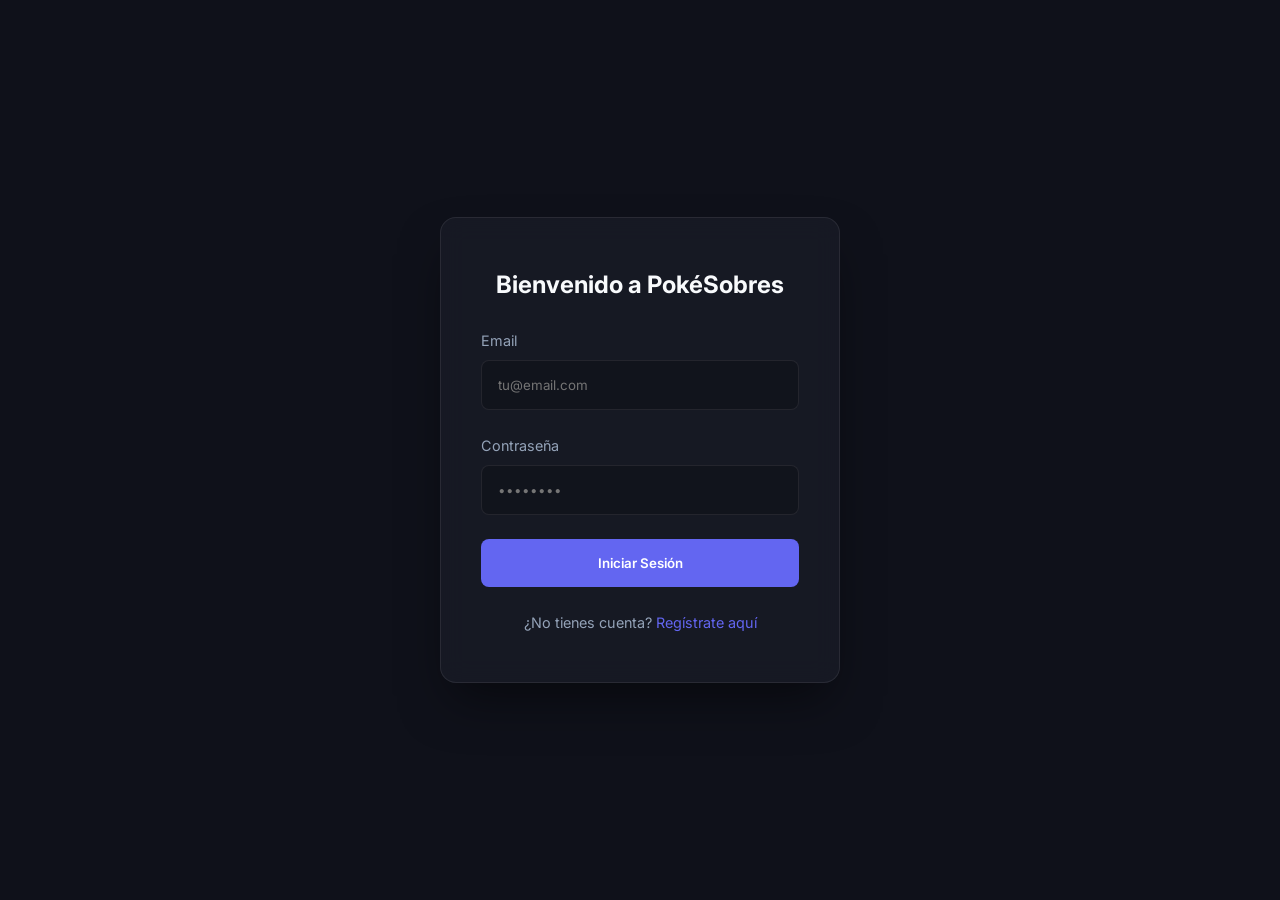
==== frontend/pages/index.html @ a6fb2b58 "Primer commit - Preparado para la nube" ====
<!DOCTYPE html>
<html lang="es">
<head>
    <meta charset="UTF-8">
    <meta name="viewport" content="width=device-width, initial-scale=1.0">
    <title>PokéSobres - Tienda principal</title>
    <link href="https://fonts.googleapis.com/css2?family=Inter:wght@400;600;700&display=swap" rel="stylesheet">
    <link rel="stylesheet" href="../css/style.css">
</head>
<body>
    <header style="padding: 1.5rem 2rem; background: var(--bg-secondary); border-bottom: 1px solid var(--glass-border); display: flex; justify-content: space-between; align-items: center;">
        <h2>PokéSobres</h2>
        <nav style="display: flex; gap: 1.5rem;">
            <a href="index.html" style="color: var(--primary-color); font-weight: bold;">Tienda</a>
            <a href="cart.html" id="nav-cart-link">Carrito (0)</a>
            <a href="inventario.html">Inventario</a>
            <a href="album.html">Álbum</a>
            <a href="#">Perfil</a>
            <span id="nav-user-balance" style="font-weight: bold; color: var(--success-color); border-left: 1px solid var(--glass-border); padding-left: 1.5rem; display: flex; align-items: center;"></span>
            <a href="add_funds.html" style="background: var(--primary-color); padding: 0.2rem 0.6rem; border-radius: 4px; font-weight: bold; color: white; text-decoration: none; margin-left: 0.5rem; display: flex; align-items: center; justify-content: center; height: 1.5rem;" title="Añadir Saldo">+</a>
        </nav>
    </header>
    <main style="padding: 2rem; max-width: 1200px; margin: 0 auto; display: flex; gap: 2rem;">
        <div style="flex: 1;">
            <!-- Daily Pack Section -->
            <div id="daily-pack-section" style="background: linear-gradient(135deg, var(--bg-secondary), rgba(255, 215, 0, 0.1)); border: 2px solid var(--warning-color); border-radius: 12px; padding: 2rem; margin-bottom: 2rem; display: flex; justify-content: space-between; align-items: center; box-shadow: 0 0 20px rgba(255, 215, 0, 0.2);">
                <div>
                    <h3 style="color: var(--warning-color); margin-bottom: 0.5rem; text-shadow: 0 0 10px rgba(255, 215, 0, 0.5);">🎁 Sobre Diario Gratuito</h3>
                    <p style="color: var(--text-muted);">Abre tu sobre diario y consigue una carta aleatoria para tu colección.</p>
                </div>
                <div style="text-align: center;">
                    <button id="btn-claim-daily" class="btn" style="background: var(--warning-color); color: black; font-weight: bold; font-size: 1.1rem; padding: 1rem 2rem; display: none;" onclick="claimDailyPack()">¡Reclamar Gratis!</button>
                    <div id="daily-countdown" style="font-family: monospace; font-size: 1.5rem; color: var(--error-color); font-weight: bold; background: rgba(0,0,0,0.5); padding: 0.5rem 1rem; border-radius: 8px; border: 1px solid var(--error-color); display: none;">--:--:--</div>
                </div>
            </div>

            <h3>Sobres Disponibles</h3>
            <div id="store-container" class="store-grid">
                <p style="color: var(--text-muted);">Cargando sobres disponibles...</p>
            </div>
        </div>
        <aside style="width: 300px; background: var(--bg-secondary); padding: 1.5rem; border-radius: 12px; border: 1px solid var(--glass-border);">
            <h3>Top Entrenadores</h3>
            <ul id="ranking-list" class="ranking-list">
                <p style="color: var(--text-muted); font-size: 0.9rem;">Cargando ranking...</p>
            </ul>
        </aside>
    </main>
    <script src="../js/config.js"></script>
    <script src="../js/app.js"></script>
    <script src="../js/cart.js"></script>
</body>
</html>
---- frontend/css/style.css ----
/* Premium Dark Theme Variables */
:root {
    --bg-primary: #0f111a;
    --bg-secondary: #1a1d29;
    --accent-color: #6366f1;
    --accent-hover: #4f46e5;
    --text-main: #f8fafc;
    --text-muted: #94a3b8;
    --error-color: #ef4444;
    --success-color: #10b981;
    --glass-bg: rgba(26, 29, 41, 0.7);
    --glass-border: rgba(255, 255, 255, 0.08);
}

* {
    margin: 0;
    padding: 0;
    box-sizing: border-box;
    font-family: 'Inter', -apple-system, sans-serif;
}

body {
    background-color: var(--bg-primary);
    color: var(--text-main);
    line-height: 1.6;
    display: flex;
    flex-direction: column;
    min-height: 100vh;
}

/* Auth Containers (Login / Register) */
.auth-container {
    display: flex;
    justify-content: center;
    align-items: center;
    min-height: 100vh;
    padding: 2rem;
}

.auth-card {
    background: var(--glass-bg);
    backdrop-filter: blur(12px);
    border: 1px solid var(--glass-border);
    border-radius: 16px;
    padding: 3rem 2.5rem;
    width: 100%;
    max-width: 400px;
    box-shadow: 0 25px 50px -12px rgba(0, 0, 0, 0.5);
    text-align: center;
}

/* Headers */
h1, h2, h3 {
    font-weight: 700;
    margin-bottom: 1.5rem;
}

/* Forms */
.form-group {
    margin-bottom: 1.5rem;
    text-align: left;
}

.form-group label {
    display: block;
    margin-bottom: 0.5rem;
    color: var(--text-muted);
    font-size: 0.9rem;
}

.form-control {
    width: 100%;
    padding: 1rem;
    background: rgba(0,0,0,0.2);
    border: 1px solid var(--glass-border);
    border-radius: 8px;
    color: var(--text-main);
    transition: border-color 0.3s ease, box-shadow 0.3s ease;
}

.form-control:focus {
    outline: none;
    border-color: var(--accent-color);
    box-shadow: 0 0 0 3px rgba(99, 102, 241, 0.2);
}

/* Buttons */
.btn {
    display: inline-block;
    width: 100%;
    padding: 1rem;
    border: none;
    border-radius: 8px;
    background-color: var(--accent-color);
    color: white;
    font-weight: 600;
    cursor: pointer;
    transition: background-color 0.3s ease, transform 0.1s ease;
}

.btn:hover {
    background-color: var(--accent-hover);
}

.btn:active {
    transform: scale(0.98);
}

/* Links */
a {
    color: var(--accent-color);
    text-decoration: none;
    transition: color 0.3s ease;
}

a:hover {
    color: var(--accent-hover);
    text-decoration: underline;
}

/* Tienda UI Components (Fase 3) */
.store-grid {
    display: grid;
    grid-template-columns: repeat(auto-fill, minmax(240px, 1fr));
    gap: 1.5rem;
    margin-top: 1rem;
}

.expansion-card {
    background: var(--glass-bg);
    border: 1px solid var(--glass-border);
    border-radius: 12px;
    padding: 1.5rem;
    transition: transform 0.2s ease, box-shadow 0.2s ease;
}

.expansion-card:hover {
    transform: translateY(-5px);
    box-shadow: 0 10px 25px -5px rgba(0, 0, 0, 0.5);
    border-color: rgba(99, 102, 241, 0.5);
}

.btn-sm {
    padding: 0.5rem 1rem;
    font-size: 0.85rem;
    width: auto;
}

.ranking-list {
    list-style: none;
    padding: 0;
    margin-top: 1rem;
}
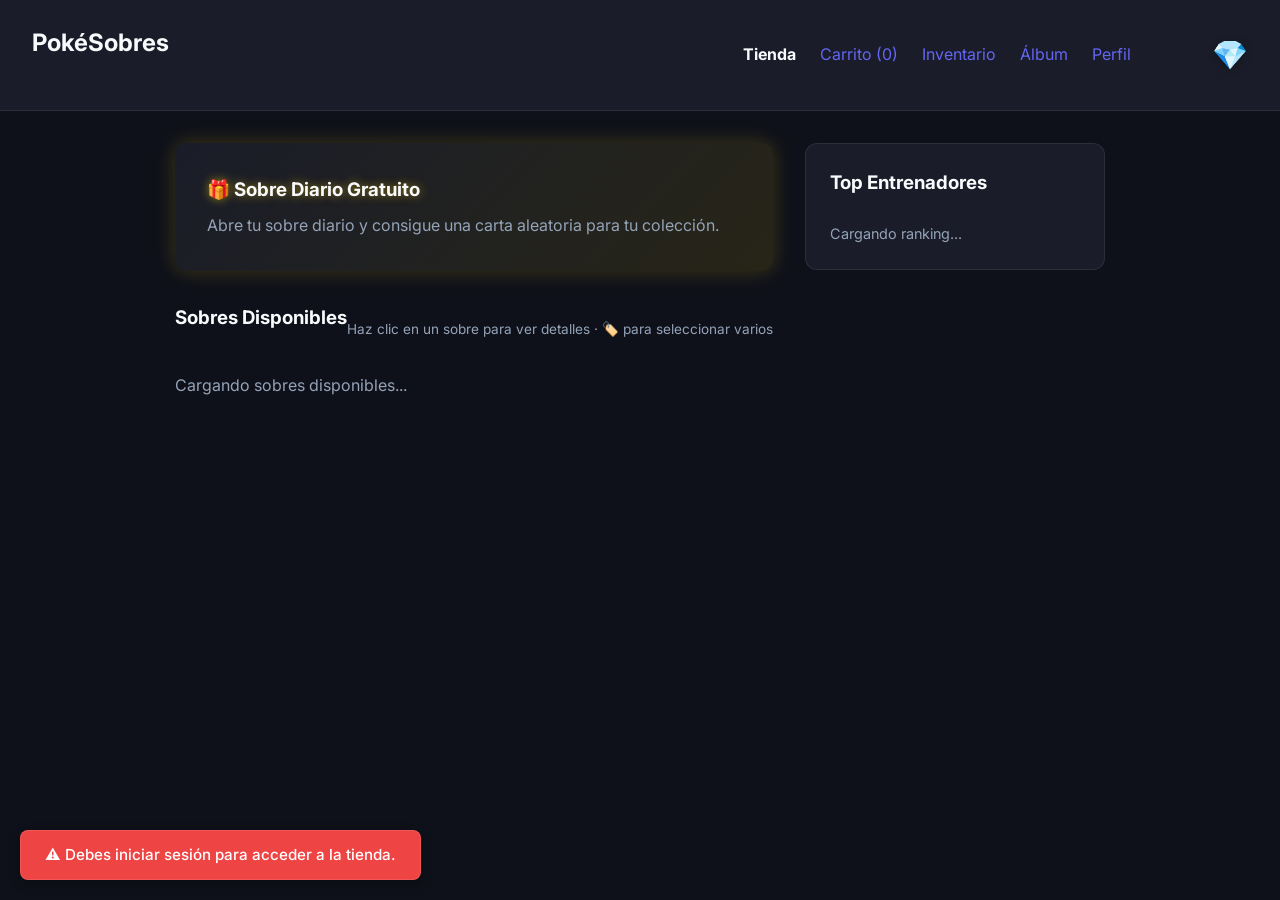
==== commit f6a4d06a: "fix: animacion tienda y ajuste sobres inventario" ====
--- a/frontend/pages/index.html
+++ b/frontend/pages/index.html
@@ -1,53 +1,499 @@
 <!DOCTYPE html>
 <html lang="es">
+
 <head>
     <meta charset="UTF-8">
     <meta name="viewport" content="width=device-width, initial-scale=1.0">
-    <title>PokéSobres - Tienda principal</title>
-    <link href="https://fonts.googleapis.com/css2?family=Inter:wght@400;600;700&display=swap" rel="stylesheet">
+    <title>PokéSobres - Tienda</title>
+    <link href="https://fonts.googleapis.com/css2?family=Inter:wght@400;600;700;800&display=swap" rel="stylesheet">
     <link rel="stylesheet" href="../css/style.css">
+    <style>
+        /* ─── Store Grid ───────────────────────────────────────────── */
+        .store-grid {
+            display: grid;
+            grid-template-columns: repeat(auto-fill, minmax(220px, 1fr));
+            gap: 1.5rem;
+        }
+
+        .expansion-card {
+            background: var(--bg-secondary);
+            border: 1px solid var(--glass-border);
+            border-radius: 16px;
+            padding: 1.2rem;
+            display: flex;
+            flex-direction: column;
+            cursor: pointer;
+            transition: transform 0.3s, box-shadow 0.3s, border-color 0.3s;
+            position: relative;
+        }
+
+        .expansion-card:hover {
+            transform: translateY(-6px) scale(1.02);
+            box-shadow: 0 12px 30px rgba(99, 102, 241, 0.3);
+            border-color: var(--primary-color);
+        }
+
+        .expansion-card.selected {
+            border-color: #f0a500;
+            box-shadow: 0 0 20px rgba(240, 165, 0, 0.35);
+        }
+
+        /* ─── Cover image ──────────────────────────────────────────── */
+        .exp-img-wrap {
+            width: 100%;
+            height: 180px;
+            background: radial-gradient(circle at center, rgba(99, 102, 241, 0.12), rgba(0, 0, 0, 0.3));
+            border-radius: 10px;
+            display: flex;
+            align-items: center;
+            justify-content: center;
+            overflow: hidden;
+            margin-bottom: 1rem;
+        }
+
+        .exp-img-wrap img {
+            max-width: 100%;
+            max-height: 100%;
+            object-fit: contain;
+            filter: drop-shadow(0 4px 12px rgba(0, 0, 0, 0.6));
+        }
+
+        /* Select checkbox */
+        .card-select-btn {
+            position: absolute;
+            top: 10px;
+            right: 10px;
+            width: 26px;
+            height: 26px;
+            border-radius: 50%;
+            background: var(--bg-color);
+            border: 2px solid var(--glass-border);
+            display: flex;
+            align-items: center;
+            justify-content: center;
+            font-size: 0.85rem;
+            cursor: pointer;
+            transition: all 0.2s;
+            z-index: 10;
+        }
+
+        .card-select-btn.checked {
+            background: #f0a500;
+            border-color: #f0a500;
+            color: white;
+            font-weight: bold;
+        }
+
+        .price-real {
+            font-size: 0.75rem;
+            color: var(--text-muted);
+            margin-left: 0.3rem;
+        }
+
+        /* ─── Floating multi-cart bar ──────────────────────────────── */
+        .cart-bar {
+            position: fixed;
+            bottom: 2rem;
+            left: 50%;
+            transform: translateX(-50%);
+            background: linear-gradient(135deg, #1a1a2e, #16213e);
+            border: 1px solid var(--primary-color);
+            border-radius: 16px;
+            padding: 1rem 2rem;
+            display: none;
+            align-items: center;
+            gap: 1.5rem;
+            box-shadow: 0 8px 30px rgba(99, 102, 241, 0.4);
+            z-index: 3000;
+            animation: slideUp 0.3s ease-out;
+        }
+
+        @keyframes slideUp {
+            from {
+                transform: translateX(-50%) translateY(80px);
+                opacity: 0;
+            }
+
+            to {
+                transform: translateX(-50%) translateY(0);
+                opacity: 1;
+            }
+        }
+
+        .cart-bar-info {
+            color: white;
+            font-weight: bold;
+        }
+
+        .cart-bar-info span {
+            color: #f0a500;
+        }
+
+        .btn-cart-confirm {
+            background: linear-gradient(135deg, var(--primary-color), #818cf8);
+            color: white;
+            border: none;
+            padding: 0.7rem 1.5rem;
+            border-radius: 10px;
+            font-weight: bold;
+            cursor: pointer;
+            font-size: 1rem;
+            transition: opacity 0.2s;
+        }
+
+        .btn-cart-confirm:hover {
+            opacity: 0.85;
+        }
+
+        .btn-cart-cancel {
+            background: transparent;
+            color: var(--text-muted);
+            border: 1px solid var(--glass-border);
+            padding: 0.7rem 1.2rem;
+            border-radius: 10px;
+            cursor: pointer;
+            font-size: 0.9rem;
+        }
+
+        /* ─── Pack Detail Modal ────────────────────────────────────── */
+        .pack-modal-overlay {
+            position: fixed;
+            inset: 0;
+            background: rgba(0, 0, 0, 0.85);
+            backdrop-filter: blur(6px);
+            display: none;
+            justify-content: center;
+            align-items: center;
+            z-index: 2000;
+        }
+
+        .pack-modal {
+            background: var(--bg-secondary);
+            border: 1px solid var(--glass-border);
+            border-radius: 24px;
+            padding: 3rem;
+            display: flex;
+            gap: 3rem;
+            max-width: 820px;
+            width: 92%;
+            position: relative;
+            box-shadow: 0 24px 60px rgba(0, 0, 0, 0.9);
+            animation: popIn 0.35s cubic-bezier(0.34, 1.56, 0.64, 1);
+        }
+
+        @keyframes popIn {
+            0% {
+                transform: scale(0.8);
+                opacity: 0;
+            }
+
+            100% {
+                transform: scale(1);
+                opacity: 1;
+            }
+        }
+
+        .close-pack-modal {
+            position: absolute;
+            top: 18px;
+            right: 22px;
+            font-size: 2rem;
+            cursor: pointer;
+            color: var(--text-muted);
+        }
+
+        .close-pack-modal:hover {
+            color: white;
+        }
+
+        /* 3D Pack */
+        .pack-3d-wrap {
+            perspective: 900px;
+            width: 200px;
+            flex-shrink: 0;
+            display: flex;
+            align-items: center;
+            justify-content: center;
+        }
+
+        .pack-3d {
+            width: 180px;
+            height: 250px;
+            border-radius: 14px;
+            position: relative;
+            transform-style: preserve-3d;
+            animation: floatPack 3s ease-in-out infinite;
+            box-shadow: 0 20px 40px rgba(0, 0, 0, 0.7);
+        }
+
+        @keyframes floatPack {
+            0%,
+            100% {
+                transform: rotateY(-15deg) rotateX(5deg) translateY(0);
+                box-shadow: 0 20px 40px rgba(0, 0, 0, 0.7);
+            }
+
+            50% {
+                transform: rotateY(15deg) rotateX(-5deg) translateY(-10px);
+                box-shadow: 0 30px 50px rgba(99, 102, 241, 0.5);
+            }
+        }
+
+        @keyframes packSpinIn {
+            0% {
+                transform: rotateY(-540deg) scale(0.3);
+                opacity: 0;
+            }
+            100% {
+                transform: rotateY(0deg) scale(1);
+                opacity: 1;
+            }
+        }
+
+        .pack-3d.spin-in {
+            animation: packSpinIn 0.9s cubic-bezier(0.175, 0.885, 0.32, 1.275) forwards;
+        }
+
+        .pack-3d img {
+            width: 100%;
+            height: 100%;
+            border-radius: 14px;
+            object-fit: contain;
+        }
+
+        .pack-shine {
+            position: absolute;
+            inset: 0;
+            border-radius: 14px;
+            background: linear-gradient(135deg, transparent 30%, rgba(255, 255, 255, 0.18) 50%, transparent 70%);
+            background-size: 200% 200%;
+            animation: shine 3s ease-in-out infinite;
+            pointer-events: none;
+        }
+
+        @keyframes shine {
+
+            0%,
+            100% {
+                background-position: 200% 200%;
+            }
+
+            50% {
+                background-position: 0% 0%;
+            }
+        }
+
+        /* Pack info */
+        .pack-info {
+            flex: 1;
+            display: flex;
+            flex-direction: column;
+            justify-content: center;
+        }
+
+        .pack-info h2 {
+            font-size: 2rem;
+            margin-bottom: 0.3rem;
+        }
+
+        .pack-info .pack-set-tag {
+            display: inline-block;
+            background: rgba(99, 102, 241, 0.15);
+            border: 1px solid var(--primary-color);
+            color: var(--primary-color);
+            border-radius: 20px;
+            padding: 0.2rem 0.8rem;
+            font-size: 0.8rem;
+            margin-bottom: 1.2rem;
+        }
+
+        .pack-stat-row {
+            display: flex;
+            justify-content: space-between;
+            padding: 0.7rem 0;
+            border-bottom: 1px solid var(--glass-border);
+            font-size: 0.95rem;
+        }
+
+        .pack-stat-row .label {
+            color: var(--text-muted);
+        }
+
+        .pack-description {
+            margin: 1.2rem 0;
+            font-size: 0.9rem;
+            color: var(--text-muted);
+            line-height: 1.6;
+            background: rgba(255, 255, 255, 0.03);
+            border-radius: 8px;
+            padding: 0.8rem;
+            border-left: 3px solid var(--primary-color);
+        }
+
+        .btn-modal-cart {
+            margin-top: 1.5rem;
+            background: linear-gradient(135deg, var(--primary-color), #818cf8);
+            color: white;
+            border: none;
+            padding: 1rem;
+            border-radius: 12px;
+            font-weight: bold;
+            cursor: pointer;
+            font-size: 1rem;
+            transition: opacity 0.2s;
+            width: 100%;
+        }
+
+        .btn-modal-cart:hover {
+            opacity: 0.85;
+        }
+
+        /* toast */
+        .cart-toast {
+            position: fixed;
+            top: 5rem;
+            right: 2rem;
+            background: var(--primary-color);
+            color: white;
+            padding: 1rem 1.5rem;
+            border-radius: 12px;
+            font-weight: bold;
+            box-shadow: 0 4px 15px rgba(99, 102, 241, 0.4);
+            z-index: 9999;
+            animation: fadeInOut 2.5s ease forwards;
+        }
+
+        @keyframes fadeInOut {
+            0% {
+                opacity: 0;
+                transform: translateY(-20px);
+            }
+
+            15% {
+                opacity: 1;
+                transform: translateY(0);
+            }
+
+            80% {
+                opacity: 1;
+            }
+
+            100% {
+                opacity: 0;
+            }
+        }
+    </style>
 </head>
+
 <body>
-    <header style="padding: 1.5rem 2rem; background: var(--bg-secondary); border-bottom: 1px solid var(--glass-border); display: flex; justify-content: space-between; align-items: center;">
+    <header
+        style="padding: 1.5rem 2rem; background: var(--bg-secondary); border-bottom: 1px solid var(--glass-border); display: flex; justify-content: space-between; align-items: center;">
         <h2>PokéSobres</h2>
-        <nav style="display: flex; gap: 1.5rem;">
+        <nav style="display: flex; gap: 1.5rem; align-items: center;">
             <a href="index.html" style="color: var(--primary-color); font-weight: bold;">Tienda</a>
             <a href="cart.html" id="nav-cart-link">Carrito (0)</a>
             <a href="inventario.html">Inventario</a>
             <a href="album.html">Álbum</a>
-            <a href="#">Perfil</a>
-            <span id="nav-user-balance" style="font-weight: bold; color: var(--success-color); border-left: 1px solid var(--glass-border); padding-left: 1.5rem; display: flex; align-items: center;"></span>
-            <a href="add_funds.html" style="background: var(--primary-color); padding: 0.2rem 0.6rem; border-radius: 4px; font-weight: bold; color: white; text-decoration: none; margin-left: 0.5rem; display: flex; align-items: center; justify-content: center; height: 1.5rem;" title="Añadir Saldo">+</a>
+            <a href="perfil.html">Perfil</a>
+            <span id="nav-user-balance"
+                style="font-weight: bold; color: var(--success-color); border-left: 1px solid var(--glass-border); padding-left: 1.5rem;"></span>
+            <a href="add_funds.html" style="font-size: 1.8rem; text-decoration: none; transition: transform 0.2s; display: inline-block; margin-left: 0.5rem; filter: drop-shadow(0 2px 4px rgba(0,0,0,0.3)); cursor: pointer;" onmouseover="this.style.transform='scale(1.2)'" onmouseout="this.style.transform='scale(1)'" title="Añadir Monedas">💎</a>
         </nav>
     </header>
+
     <main style="padding: 2rem; max-width: 1200px; margin: 0 auto; display: flex; gap: 2rem;">
         <div style="flex: 1;">
-            <!-- Daily Pack Section -->
-            <div id="daily-pack-section" style="background: linear-gradient(135deg, var(--bg-secondary), rgba(255, 215, 0, 0.1)); border: 2px solid var(--warning-color); border-radius: 12px; padding: 2rem; margin-bottom: 2rem; display: flex; justify-content: space-between; align-items: center; box-shadow: 0 0 20px rgba(255, 215, 0, 0.2);">
+            <!-- Daily Pack -->
+            <div id="daily-pack-section"
+                style="background: linear-gradient(135deg, var(--bg-secondary), rgba(255,215,0,0.1)); border: 2px solid var(--warning-color); border-radius: 12px; padding: 2rem; margin-bottom: 2rem; display: flex; justify-content: space-between; align-items: center; box-shadow: 0 0 20px rgba(255,215,0,0.2);">
                 <div>
-                    <h3 style="color: var(--warning-color); margin-bottom: 0.5rem; text-shadow: 0 0 10px rgba(255, 215, 0, 0.5);">🎁 Sobre Diario Gratuito</h3>
-                    <p style="color: var(--text-muted);">Abre tu sobre diario y consigue una carta aleatoria para tu colección.</p>
+                    <h3
+                        style="color: var(--warning-color); margin-bottom: 0.5rem; text-shadow: 0 0 10px rgba(255,215,0,0.5);">
+                        🎁 Sobre Diario Gratuito</h3>
+                    <p style="color: var(--text-muted);">Abre tu sobre diario y consigue una carta aleatoria para tu
+                        colección.</p>
                 </div>
                 <div style="text-align: center;">
-                    <button id="btn-claim-daily" class="btn" style="background: var(--warning-color); color: black; font-weight: bold; font-size: 1.1rem; padding: 1rem 2rem; display: none;" onclick="claimDailyPack()">¡Reclamar Gratis!</button>
-                    <div id="daily-countdown" style="font-family: monospace; font-size: 1.5rem; color: var(--error-color); font-weight: bold; background: rgba(0,0,0,0.5); padding: 0.5rem 1rem; border-radius: 8px; border: 1px solid var(--error-color); display: none;">--:--:--</div>
+                    <button id="btn-claim-daily" class="btn"
+                        style="background: var(--warning-color); color: black; font-weight: bold; font-size: 1.1rem; padding: 1rem 2rem; display: none;"
+                        onclick="claimDailyPack()">¡Reclamar Gratis!</button>
+                    <div id="daily-countdown"
+                        style="font-family: monospace; font-size: 1.5rem; color: var(--error-color); font-weight: bold; background: rgba(0,0,0,0.5); padding: 0.5rem 1rem; border-radius: 8px; border: 1px solid var(--error-color); display: none;">
+                        --:--:--</div>
                 </div>
             </div>
 
-            <h3>Sobres Disponibles</h3>
+            <div style="display: flex; justify-content: space-between; align-items: center; margin-bottom: 1rem;">
+                <h3>Sobres Disponibles</h3>
+                <p style="color: var(--text-muted); font-size: 0.85rem;">Haz clic en un sobre para ver detalles · 🏷️
+                    para seleccionar varios</p>
+            </div>
             <div id="store-container" class="store-grid">
                 <p style="color: var(--text-muted);">Cargando sobres disponibles...</p>
             </div>
         </div>
-        <aside style="width: 300px; background: var(--bg-secondary); padding: 1.5rem; border-radius: 12px; border: 1px solid var(--glass-border);">
+
+        <aside
+            style="width: 300px; background: var(--bg-secondary); padding: 1.5rem; border-radius: 12px; border: 1px solid var(--glass-border); align-self: flex-start;">
             <h3>Top Entrenadores</h3>
             <ul id="ranking-list" class="ranking-list">
                 <p style="color: var(--text-muted); font-size: 0.9rem;">Cargando ranking...</p>
             </ul>
         </aside>
     </main>
+
+    <!-- Floating multi-select cart bar -->
+    <div class="cart-bar" id="cart-bar">
+        <div class="cart-bar-info">
+            🛒 <span id="cart-bar-count">0</span> sobre(s) · Total: <span id="cart-bar-total">0</span>🪙
+        </div>
+        <button class="btn-cart-confirm" onclick="addSelectionToCart()">Añadir al Carrito</button>
+        <button class="btn-cart-cancel" onclick="clearSelection()">✕ Cancelar</button>
+    </div>
+
+    <!-- Pack Detail Modal -->
+    <div class="pack-modal-overlay" id="pack-modal" onclick="if(event.target===this)closePackModal()">
+        <div class="pack-modal">
+            <span class="close-pack-modal" onclick="closePackModal()">×</span>
+
+            <div class="pack-3d-wrap">
+                <div class="pack-3d" id="modal-pack-3d">
+                    <img id="modal-pack-img" src="" alt="Sobre">
+                    <div class="pack-shine"></div>
+                </div>
+            </div>
+
+            <div class="pack-info">
+                <h2 id="modal-pack-name">Nombre del Sobre</h2>
+                <span class="pack-set-tag" id="modal-pack-tag">Colección Pokémon TCG</span>
+
+                <p class="pack-description" id="modal-pack-desc"></p>
+
+                <div class="pack-stat-row">
+                    <span class="label">Precio en Monedas</span>
+                    <span id="modal-pack-coins" style="font-weight: bold; color: var(--success-color);"></span>
+                </div>
+                <div class="pack-stat-row">
+                    <span class="label">Equivalente Real</span>
+                    <span id="modal-pack-real" style="font-weight: bold; color: var(--warning-color);"></span>
+                </div>
+                <div class="pack-stat-row">
+                    <span class="label">Fecha de Lanzamiento</span>
+                    <span id="modal-pack-date" style="font-weight: bold;"></span>
+                </div>
+                <div class="pack-stat-row">
+                    <span class="label">Cartas por Sobre</span>
+                    <span style="font-weight: bold;">1 carta aleatoria</span>
+                </div>
+
+                <button class="btn-modal-cart" onclick="addCurrentPackToCart()">🛒 Añadir al Carrito</button>
+            </div>
+        </div>
+    </div>
+
     <script src="../js/config.js"></script>
     <script src="../js/app.js"></script>
     <script src="../js/cart.js"></script>
 </body>
+
 </html>
--- a/frontend/css/style.css
+++ b/frontend/css/style.css
@@ -151,3 +151,60 @@
     padding: 0;
     margin-top: 1rem;
 }
+
+.pack-image {
+    display: flex;
+    justify-content: center;
+    align-items: center;
+    height: 150px;
+    margin-bottom: 1rem;
+    overflow: hidden;
+}
+
+.pack-image img {
+    max-width: 100%;
+    max-height: 100%;
+    object-fit: contain;
+    filter: drop-shadow(0 4px 10px rgba(0, 0, 0, 0.5));
+}
+
+/* ==========================================================================
+   TOAST NOTIFICATIONS
+   ========================================================================== */
+.custom-toast {
+    position: fixed;
+    bottom: 20px;
+    left: 20px;
+    padding: 12px 24px;
+    border-radius: 8px;
+    color: white;
+    font-weight: 500;
+    font-size: 0.95rem;
+    box-shadow: 0 4px 12px rgba(0, 0, 0, 0.3);
+    z-index: 9999;
+    opacity: 0;
+    transform: translateY(20px);
+    transition: opacity 0.3s ease, transform 0.3s ease;
+    pointer-events: none; /* Para que no interfiera si haces clic rápido */
+    font-family: 'Inter', sans-serif;
+    border: 1px solid rgba(255, 255, 255, 0.1);
+}
+
+/* Estado visible (animación) */
+.custom-toast.show {
+    opacity: 1;
+    transform: translateY(0);
+}
+
+/* Tipos de notificaciones */
+.toast-info {
+    background-color: #3b82f6; /* Azul tipo carrito */
+}
+
+.toast-success {
+    background-color: #10b981; /* Verde éxito */
+}
+
+.toast-error {
+    background-color: #ef4444; /* Rojo error */
+}
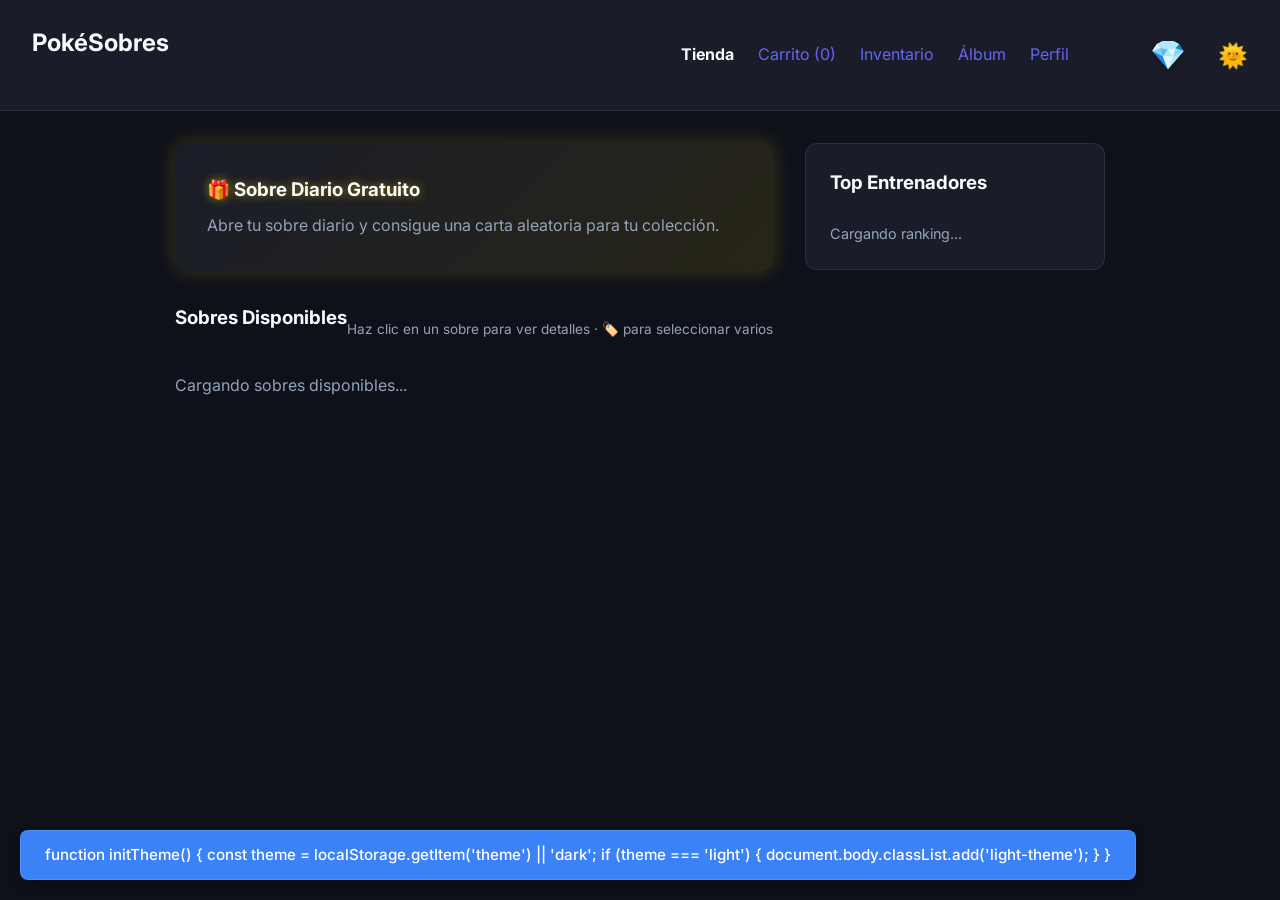
==== commit 17091bf0: "feat: anadido modo claro y oscuro en todas las paginas" ====
--- a/frontend/pages/index.html
+++ b/frontend/pages/index.html
@@ -398,6 +398,7 @@
             <span id="nav-user-balance"
                 style="font-weight: bold; color: var(--success-color); border-left: 1px solid var(--glass-border); padding-left: 1.5rem;"></span>
             <a href="add_funds.html" style="font-size: 1.8rem; text-decoration: none; transition: transform 0.2s; display: inline-block; margin-left: 0.5rem; filter: drop-shadow(0 2px 4px rgba(0,0,0,0.3)); cursor: pointer;" onmouseover="this.style.transform='scale(1.2)'" onmouseout="this.style.transform='scale(1)'" title="Añadir Monedas">💎</a>
+            <button onclick="toggleTheme()" class="theme-toggle-btn" style="background: none; border: none; cursor: pointer; font-size: 1.5rem; margin-left: 0.5rem; transition: transform 0.2s;" onmouseover="this.style.transform='scale(1.2)'" onmouseout="this.style.transform='scale(1)'" title="Cambiar Tema">🌞</button>
         </nav>
     </header>
 
--- a/frontend/css/style.css
+++ b/frontend/css/style.css
@@ -10,6 +10,18 @@
     --success-color: #10b981;
     --glass-bg: rgba(26, 29, 41, 0.7);
     --glass-border: rgba(255, 255, 255, 0.08);
+}
+
+/* Light Theme Variables */
+body.light-theme {
+    --bg-primary: #f0f4f8;
+    --bg-secondary: #ffffff;
+    --accent-color: #4f46e5;
+    --accent-hover: #4338ca;
+    --text-main: #1e293b;
+    --text-muted: #64748b;
+    --glass-bg: rgba(255, 255, 255, 0.85);
+    --glass-border: rgba(0, 0, 0, 0.1);
 }
 
 * {
